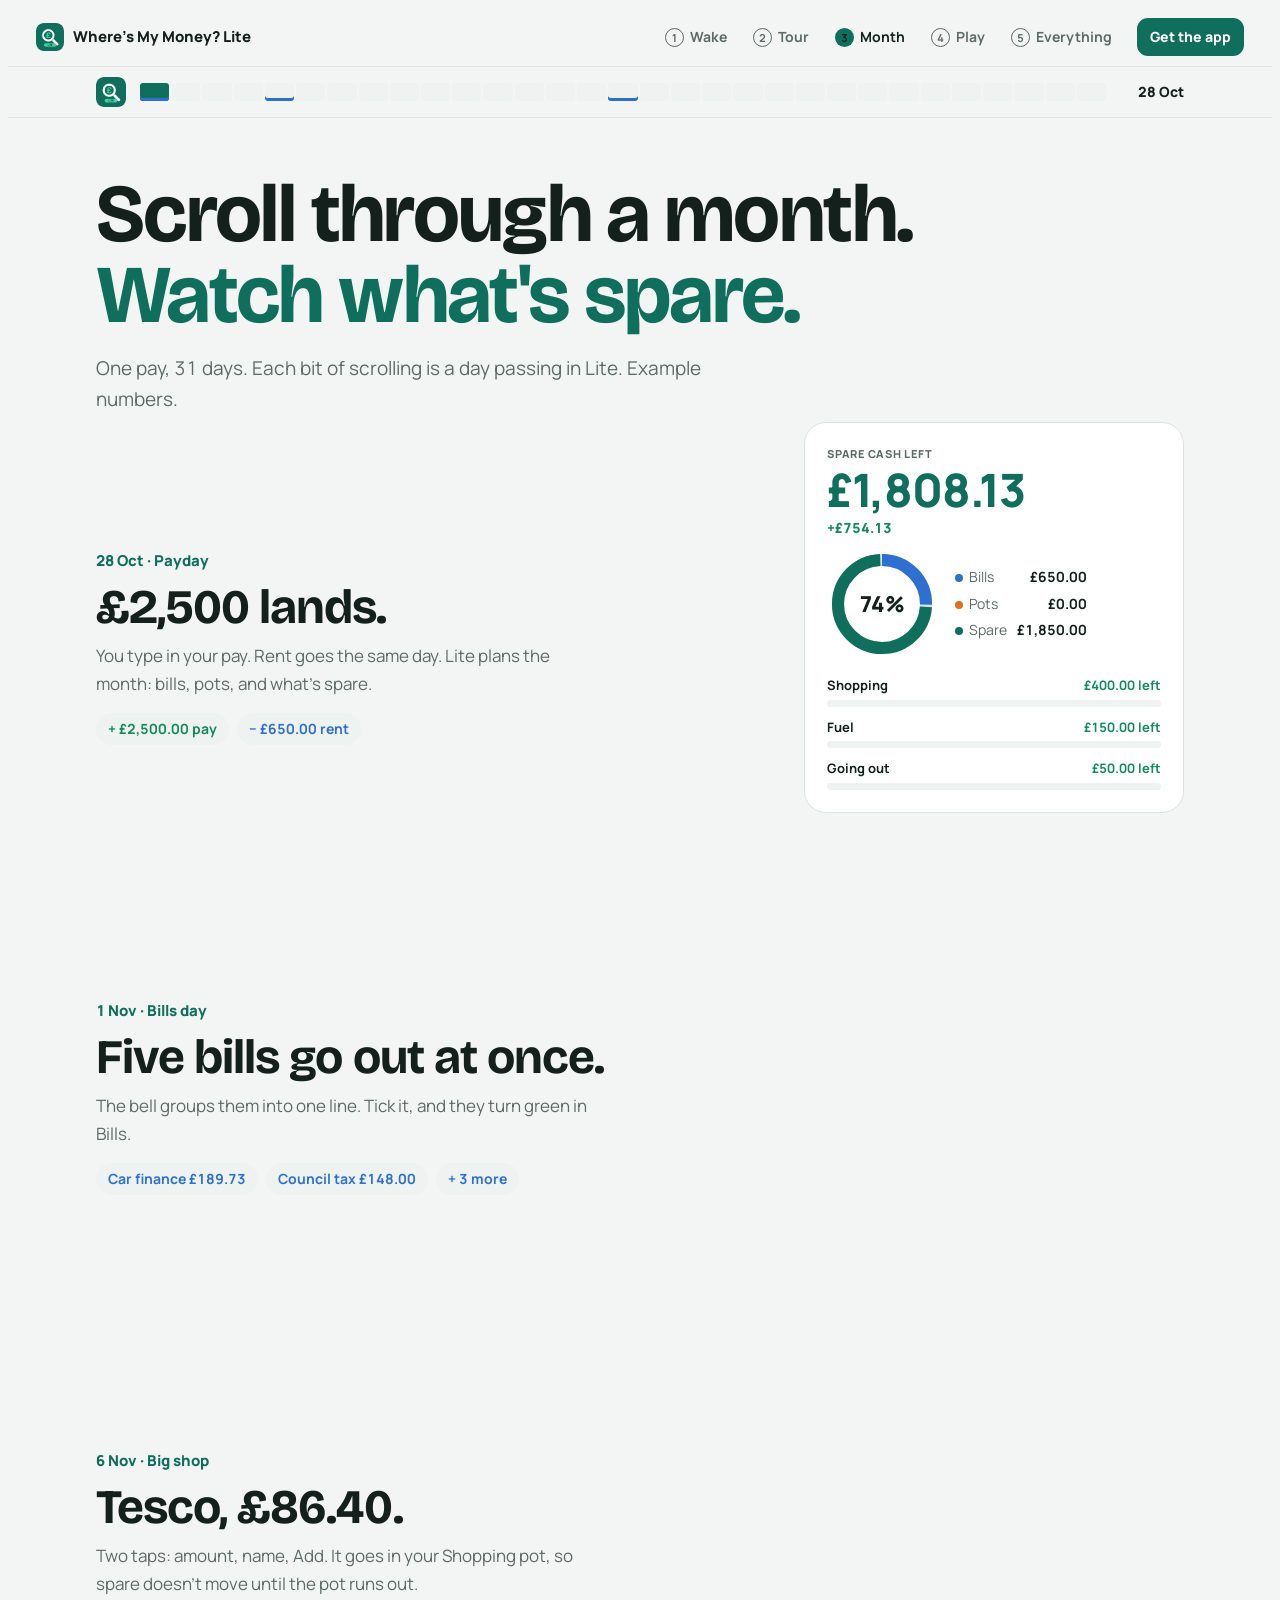
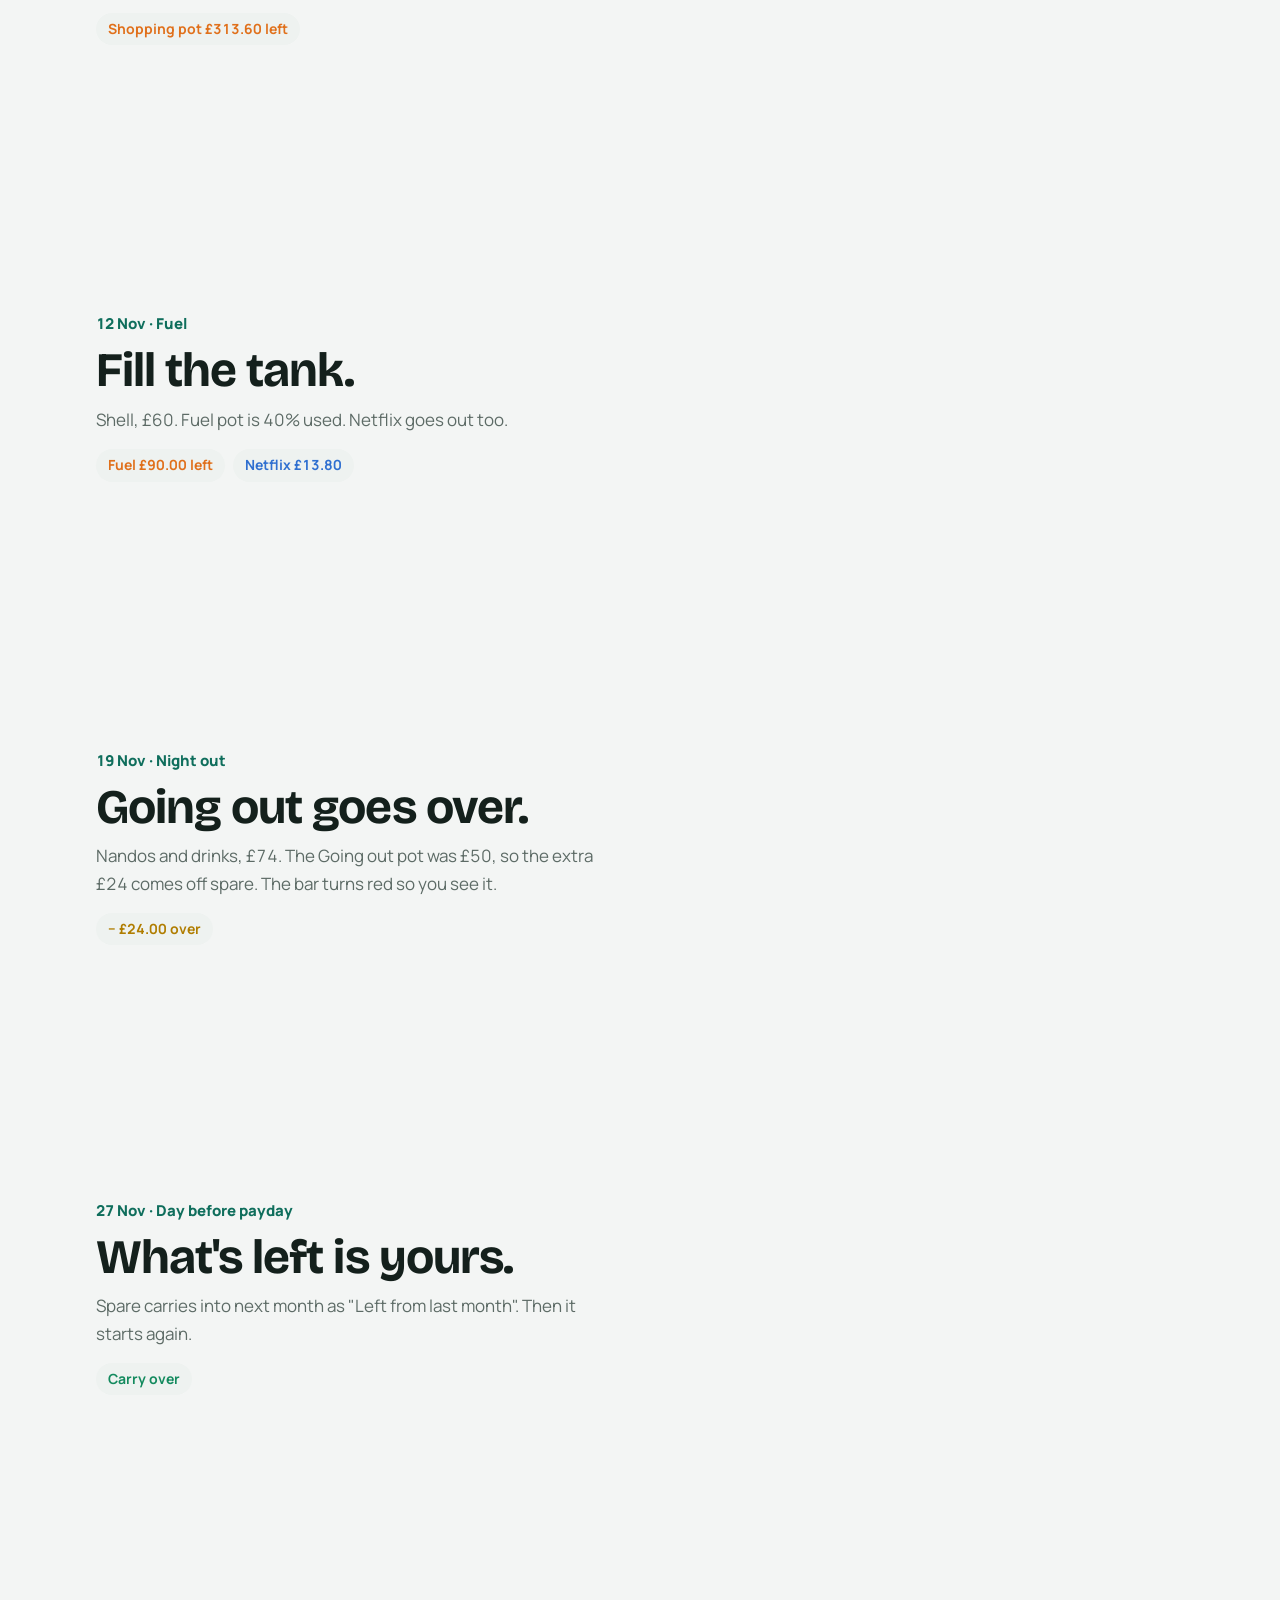
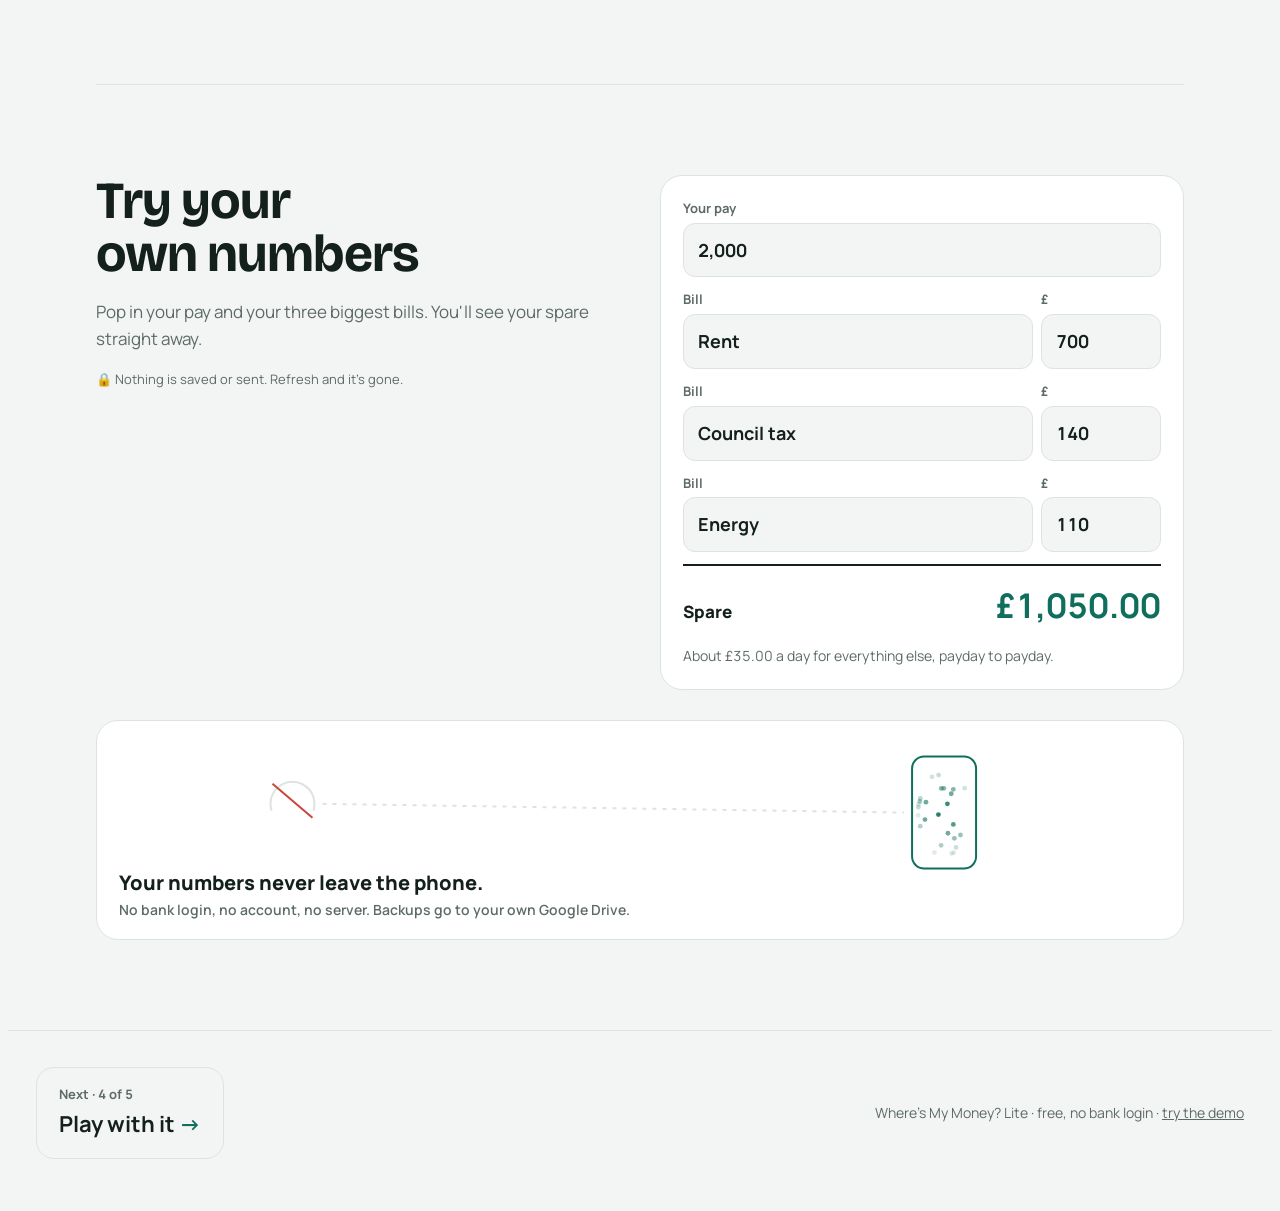
==== month.html @ 887f65d9 "Website v1: five chapters, hand holding the phone, scrolling tour with thumb print Co-Authored-By: C" ====
<!doctype html>
<html lang="en">
<head>
<meta charset="utf-8">
<meta name="viewport" content="width=device-width, initial-scale=1, viewport-fit=cover">
<title>A Month · Where's My Money? Lite</title>
<meta name="description" content="Where's My Money? Lite: see what's spare, payday to payday. No bank login, your money stays on your phone.">
<link rel="icon" href="lite-192.png">
<meta name="theme-color" content="#0f1513">
<link rel="preconnect" href="https://fonts.googleapis.com">
<link rel="preconnect" href="https://fonts.gstatic.com" crossorigin>
<link rel="stylesheet" href="https://fonts.googleapis.com/css2?family=Bricolage+Grotesque:opsz,wght@12..96,700;12..96,800&family=Manrope:wght@400;600;700;800&display=swap">
<style>
/* Layout: a scroll story. Left = the month's moments (one per screen); right = a sticky "spare" panel that changes as days pass.
   Ends with "Try your own numbers" (nothing saved) and a privacy x-ray. Dark first like the app. */
:root {
  --bg: #0f1513; --card: #171f1c; --text: #e9f0ed; --muted: #93a39d; --border: #26332f; --row: #1d2724;
  --accent: #3fd0a4; --on-accent: #06221b; --good: #3fd0a4; --bad: #f07a6a;
  --bill: #7fb0ff; --spend: #f2b632; --pot: #f59a4a; --ring-bg: #26332f;
  --display: "Bricolage Grotesque", "Manrope", system-ui, sans-serif;
  --body: "Manrope", system-ui, -apple-system, "Segoe UI", sans-serif;
  --ease: cubic-bezier(.2,.8,.2,1);
  color-scheme: dark;
}
@media (prefers-color-scheme: light) { :root:not([data-theme="dark"]) {
  --bg: #f3f5f4; --card: #ffffff; --text: #14201c; --muted: #5d6b66; --border: #dde3e0; --row: #eef2f0;
  --accent: #0f6e5c; --on-accent: #ffffff; --good: #138a5e; --bad: #c8463a;
  --bill: #2f6fd0; --spend: #b07d00; --pot: #e0701b; --ring-bg: #dde3e0; color-scheme: light } }
:root[data-theme="light"] {
  --bg: #f3f5f4; --card: #ffffff; --text: #14201c; --muted: #5d6b66; --border: #dde3e0; --row: #eef2f0;
  --accent: #0f6e5c; --on-accent: #ffffff; --good: #138a5e; --bad: #c8463a;
  --bill: #2f6fd0; --spend: #b07d00; --pot: #e0701b; --ring-bg: #dde3e0; color-scheme: light }
* { box-sizing: border-box; }
html { overflow-x: clip; }
body { background: var(--bg); color: var(--text); font: 17px/1.6 var(--body); font-variant-numeric: tabular-nums; }
.wrap { max-width: 1120px; margin: 0 auto; padding-left: max(16px, env(safe-area-inset-left, 0px)); padding-right: max(16px, env(safe-area-inset-right, 0px)); }
h1, h2 { font-family: var(--display); letter-spacing: -.02em; text-wrap: balance; margin: 0; }
button, input { font: inherit; color: inherit; }
:focus-visible { outline: 3px solid var(--accent); outline-offset: 2px; }

/* top progress: the month as a strip of days */
body::before { content: ""; position: fixed; inset: 0 0 auto; height: env(safe-area-inset-top, 0px); z-index: 30; background: var(--bg); }
.strip { position: sticky; top: env(safe-area-inset-top, 0px); z-index: 20; background: color-mix(in srgb, var(--bg) 90%, transparent); backdrop-filter: blur(10px); border-bottom: 1px solid var(--border); }
.strip .wrap { display: flex; align-items: center; gap: 14px; padding-block: 10px; }
.strip img { width: 30px; height: 30px; border-radius: 8px; }
.days { flex: 1; display: grid; grid-template-columns: repeat(31, minmax(0, 1fr)); gap: 2px; }
.days i { height: 18px; border-radius: 3px; background: var(--row); transition: background .25s; }
.days i.past { background: color-mix(in srgb, var(--accent) 45%, var(--row)); }
.days i.now { background: var(--accent); }
.days i.bill { box-shadow: inset 0 -3px 0 var(--bill); }
.stripday { font-weight: 800; font-size: 14px; min-width: 64px; text-align: right; }

.intro { padding-block: 56px 8px; }
.intro h1 { font-size: clamp(42px, 6.5vw, 82px); line-height: .98; }
.intro h1 span { color: var(--accent); display: block; }
.intro p { color: var(--muted); max-width: 32em; font-size: 19px; margin: 18px 0 0; }

.story { display: grid; grid-template-columns: minmax(0, 1fr) 380px; gap: 56px; align-items: start; }
.beats { display: grid; padding-bottom: 18vh; }
.beat { min-height: 50vh; display: grid; align-content: center; gap: 10px; padding-block: 28px; opacity: .3; transition: opacity .5s; }
.beat.on { opacity: 1; }
.beat .when { font-weight: 800; color: var(--accent); font-size: 15px; }
.beat h2 { font-size: clamp(30px, 4vw, 48px); line-height: 1.04; }
.beat p { color: var(--muted); margin: 0; max-width: 30em; }
.beat .chiprow { display: flex; gap: 8px; flex-wrap: wrap; margin-top: 6px; }
.beat .chip { background: var(--row); border-radius: 99px; padding: 5px 12px; font-size: 14px; font-weight: 700; }
.chip.b { color: var(--bill); } .chip.s { color: var(--spend); } .chip.p { color: var(--pot); } .chip.g { color: var(--good); }

.side { position: sticky; top: calc(env(safe-area-inset-top, 0px) + 84px); }
.panel { background: var(--card); border: 1px solid var(--border); border-radius: 22px; padding: 22px; }
.lbl { font-size: 11px; font-weight: 800; letter-spacing: .07em; text-transform: uppercase; color: var(--muted); }
.big { font: 800 46px/1.05 var(--body); color: var(--accent); letter-spacing: -.02em; margin: 4px 0 2px; transition: color .3s; }
.big.low { color: var(--bad); }
.delta { height: 22px; font-weight: 800; font-size: 14px; }
.delta span { display: inline-block; animation: dIn .9s var(--ease); }
@keyframes dIn { from { opacity: 0; transform: translateY(8px); } }
.ringrow { display: flex; gap: 18px; align-items: center; margin-top: 10px; }
.ring { width: 110px; height: 110px; flex: none; }
.ring circle { fill: none; stroke-width: 11; transition: stroke-dasharray .7s var(--ease), stroke-dashoffset .7s var(--ease); }
.ring .bg { stroke: var(--ring-bg); } .ring .sb { stroke: var(--bill); } .ring .sp { stroke: var(--pot); } .ring .ss { stroke: var(--spend); } .ring .sf { stroke: var(--accent); }
.ring text { fill: var(--text); font: 800 20px var(--body); }
.legend { display: grid; gap: 4px; font-size: 14px; color: var(--muted); }
.legend div { display: flex; justify-content: space-between; gap: 10px; }
.legend b { color: var(--text); }
.dot { display: inline-block; width: 8px; height: 8px; border-radius: 50%; margin-right: 6px; }
.pots { margin-top: 16px; display: grid; gap: 10px; }
.pot { font-size: 13px; }
.pot div:first-child { display: flex; justify-content: space-between; font-weight: 700; }
.pbar { height: 7px; background: var(--row); border-radius: 99px; overflow: hidden; margin-top: 4px; }
.pbar i { display: block; height: 100%; width: 0; background: var(--pot); border-radius: 99px; transition: width .7s var(--ease), background .3s; }
.pbar i.over { background: var(--bad); }

/* try your own numbers */
section.band { padding-block: 90px; border-top: 1px solid var(--border); }
.try { display: grid; grid-template-columns: minmax(0, 1fr) minmax(0, 1fr); gap: 40px; align-items: start; }
.try h2 { font-size: clamp(32px, 4.4vw, 52px); line-height: 1.02; }
.try p { color: var(--muted); }
.form { background: var(--card); border: 1px solid var(--border); border-radius: 22px; padding: 22px; display: grid; gap: 12px; }
.form label { min-width: 0; display: grid; gap: 4px; font-size: 13px; font-weight: 700; color: var(--muted); }
.form input { width: 100%; min-width: 0; background: var(--bg); border: 1px solid var(--border); border-radius: 12px; padding: 12px 14px; font-size: 18px; font-weight: 700; color: var(--text); }
.form .two { display: grid; grid-template-columns: minmax(0, 1fr) 120px; gap: 8px; }
.result { border-top: 2px solid var(--text); padding-top: 12px; display: flex; justify-content: space-between; align-items: baseline; font-weight: 800; }
.result b { font-size: 34px; color: var(--accent); }
.result b.low { color: var(--bad); }
.perday { color: var(--muted); font-size: 14px; }
.nosave { font-size: 13px; color: var(--muted); display: flex; gap: 8px; align-items: center; }

/* privacy x-ray */
.xray { position: relative; height: 220px; background: var(--card); border: 1px solid var(--border); border-radius: 22px; overflow: hidden; margin-top: 30px; }
.xray canvas { position: absolute; inset: 0; width: 100%; height: 100%; }
.xray .cap { position: absolute; left: 22px; bottom: 18px; right: 22px; font-weight: 800; font-size: 20px; }
.xray .cap small { display: block; font-weight: 600; font-size: 14px; color: var(--muted); }

footer { padding-block: 40px 60px; color: var(--muted); font-size: 14px; border-top: 1px solid var(--border); }

@media (max-width: 900px) {
  .story { grid-template-columns: 1fr; gap: 0; }
  .side { order: -1; top: calc(env(safe-area-inset-top, 0px) + 52px); z-index: 10; }
  .panel { padding: 14px 16px; border-radius: 16px; }
  .big { font-size: 32px; }
  .ring { width: 72px; height: 72px; }
  .pots, .legend { display: none; }
  .beat { min-height: 0; padding-block: 44px; }
  .beats { padding-bottom: 30vh; }
  .try { grid-template-columns: 1fr; }
  .stripday { min-width: 52px; }
}
@media (prefers-reduced-motion: reduce) { *, *::before, *::after { animation-duration: .01ms !important; transition-duration: .01ms !important; } }
</style>
<link rel="stylesheet" href="site.css">
</head>
<body data-page="month">
<div class="strip"><div class="wrap">
  <img src="lite-192.png" alt="">
  <div class="days" id="days" aria-hidden="true"></div>
  <div class="stripday" id="stripday">28 Oct</div>
</div></div>

<main class="wrap">
  <div class="intro">
    <h1>Scroll through a month. <span>Watch what's spare.</span></h1>
    <p>One pay, 31 days. Each bit of scrolling is a day passing in Lite. Example numbers.</p>
  </div>

  <div class="story">
    <div class="beats" id="beats">
      <div class="beat" data-day="0"><div class="when">28 Oct · Payday</div><h2>£2,500 lands.</h2><p>You type in your pay. Rent goes the same day. Lite plans the month: bills, pots, and what's spare.</p>
        <div class="chiprow"><span class="chip g">+ £2,500.00 pay</span><span class="chip b">− £650.00 rent</span></div></div>
      <div class="beat" data-day="4"><div class="when">1 Nov · Bills day</div><h2>Five bills go out at once.</h2><p>The bell groups them into one line. Tick it, and they turn green in Bills.</p>
        <div class="chiprow"><span class="chip b">Car finance £189.73</span><span class="chip b">Council tax £148.00</span><span class="chip b">+ 3 more</span></div></div>
      <div class="beat" data-day="9"><div class="when">6 Nov · Big shop</div><h2>Tesco, £86.40.</h2><p>Two taps: amount, name, Add. It goes in your Shopping pot, so spare doesn't move until the pot runs out.</p>
        <div class="chiprow"><span class="chip p">Shopping pot £313.60 left</span></div></div>
      <div class="beat" data-day="15"><div class="when">12 Nov · Fuel</div><h2>Fill the tank.</h2><p>Shell, £60. Fuel pot is 40% used. Netflix goes out too.</p>
        <div class="chiprow"><span class="chip p">Fuel £90.00 left</span><span class="chip b">Netflix £13.80</span></div></div>
      <div class="beat" data-day="22"><div class="when">19 Nov · Night out</div><h2>Going out goes over.</h2><p>Nandos and drinks, £74. The Going out pot was £50, so the extra £24 comes off spare. The bar turns red so you see it.</p>
        <div class="chiprow"><span class="chip s">− £24.00 over</span></div></div>
      <div class="beat" data-day="30"><div class="when">27 Nov · Day before payday</div><h2>What's left is yours.</h2><p>Spare carries into next month as "Left from last month". Then it starts again.</p>
        <div class="chiprow"><span class="chip g">Carry over</span></div></div>
    </div>

    <aside class="side">
      <div class="panel">
        <div class="lbl" id="sidelbl">Spare cash left</div>
        <div class="big" id="big">£0.00</div>
        <div class="delta" id="delta"></div>
        <div class="ringrow">
          <svg class="ring" viewBox="0 0 100 100" aria-hidden="true">
            <circle cx="50" cy="50" r="40" class="bg"/>
            <circle cx="50" cy="50" r="40" class="sb" transform="rotate(-90 50 50)"/>
            <circle cx="50" cy="50" r="40" class="sp" transform="rotate(-90 50 50)"/>
            <circle cx="50" cy="50" r="40" class="ss" transform="rotate(-90 50 50)"/>
            <circle cx="50" cy="50" r="40" class="sf" transform="rotate(-90 50 50)"/>
            <text x="50" y="57" text-anchor="middle" id="pc">0%</text>
          </svg>
          <div class="legend" id="legend"></div>
        </div>
        <div class="pots" id="pots"></div>
      </div>
    </aside>
  </div>

  <section class="band">
    <div class="try">
      <div>
        <h2>Try your own numbers</h2>
        <p>Pop in your pay and your three biggest bills. You'll see your spare straight away.</p>
        <p class="nosave">🔒 Nothing is saved or sent. Refresh and it's gone.</p>
      </div>
      <form class="form" id="tryform" autocomplete="off">
        <label for="tpay">Your pay<input id="tpay" inputmode="decimal" value="2,000"></label>
        <div class="two"><label for="tb1n">Bill<input id="tb1n" value="Rent"></label><label for="tb1">£<input id="tb1" inputmode="decimal" value="700"></label></div>
        <div class="two"><label for="tb2n">Bill<input id="tb2n" value="Council tax"></label><label for="tb2">£<input id="tb2" inputmode="decimal" value="140"></label></div>
        <div class="two"><label for="tb3n">Bill<input id="tb3n" value="Energy"></label><label for="tb3">£<input id="tb3" inputmode="decimal" value="110"></label></div>
        <div class="result"><span>Spare</span><b id="tres">£0.00</b></div>
        <div class="perday" id="tday"></div>
      </form>
    </div>
    <div class="xray" id="xray"><canvas id="xc"></canvas>
      <div class="cap">Your numbers never leave the phone.<small>No bank login, no account, no server. Backups go to your own Google Drive.</small></div></div>
  </section>
</main>

<script src="site.js"></script>
<script>
(() => {
  const $ = id => document.getElementById(id);
  const reduce = matchMedia('(prefers-reduced-motion: reduce)').matches;
  const fmt = n => (n < 0 ? '−£' : '£') + Math.abs(n).toLocaleString('en-GB', { minimumFractionDigits: 2, maximumFractionDigits: 2 });
  const num = v => { const n = parseFloat(String(v).replace(/[£,\s]/g, '')); return isFinite(n) ? n : 0; };

  // the example month: events on day index (0 = 28 Oct)
  const PAY = 2500;
  const EV = [
    { d: 0, k: 'bill', a: 650 }, { d: 4, k: 'bill', a: 519.93 }, { d: 9, k: 'pot', p: 'Shopping', a: 86.40 },
    { d: 15, k: 'pot', p: 'Fuel', a: 60 }, { d: 15, k: 'bill', a: 13.80 }, { d: 22, k: 'pot', p: 'Going out', a: 74 },
  ];
  const POTS = [{ n: 'Shopping', a: 400 }, { n: 'Fuel', a: 150 }, { n: 'Going out', a: 50 }];
  const start = new Date(2026, 9, 28);
  const dayName = i => { const d = new Date(start); d.setDate(d.getDate() + i); return d.toLocaleDateString('en-GB', { day: 'numeric', month: 'short' }); };
  const billDays = [0, 4, 15];
  $('days').innerHTML = Array.from({ length: 31 }, (_, i) => `<i class="${billDays.includes(i) ? 'bill' : ''}"></i>`).join('');

  function state(day) {
    let bills = 0; const spent = {};
    EV.filter(e => e.d <= day).forEach(e => { if (e.k === 'bill') bills += e.a; else spent[e.p] = (spent[e.p] || 0) + e.a; });
    const potSpent = Object.values(spent).reduce((s, v) => s + v, 0);
    // spare = pay - bills - every spend (Actual spare, v0.17 rule)
    const spare = PAY - bills - potSpent;
    return { bills, spent, potSpent, spare };
  }
  const shown = { v: 0 };
  function roll(to) {
    const from = shown.v; shown.v = to; const el = $('big');
    if (reduce) { el.textContent = fmt(to); return; }
    const t0 = performance.now();
    const step = now => { const k = Math.min((now - t0) / 600, 1), e = 1 - Math.pow(1 - k, 3); el.textContent = fmt(from + (to - from) * e); if (k < 1) requestAnimationFrame(step); };
    requestAnimationFrame(step);
  }
  const C = 2 * Math.PI * 40;
  let lastDay = -1, lastSpare = null;
  function render(day) {
    if (day === lastDay) return; lastDay = day;
    const s = state(day), f = x => Math.max(x, 0) / PAY;
    roll(s.spare);
    if (lastSpare !== null && Math.abs(lastSpare - s.spare) > .005) {
      const dlt = s.spare - lastSpare;
      $('delta').innerHTML = `<span style="color:${dlt < 0 ? 'var(--bad)' : 'var(--good)'}">${dlt < 0 ? '−' : '+'}${fmt(Math.abs(dlt)).replace('−', '')}</span>`;
    }
    lastSpare = s.spare;
    let st = 0;
    [['sb', f(s.bills)], ['sp', f(s.potSpent)], ['ss', 0], ['sf', f(s.spare)]].forEach(([c, p]) => {
      const el = document.querySelector('.ring .' + c), len = p * C;
      el.setAttribute('stroke-dasharray', (len > 3 ? len - 2 : len) + ' ' + C); el.setAttribute('stroke-dashoffset', -st * C); st += p; });
    $('pc').textContent = Math.round(100 * f(s.spare)) + '%';
    $('legend').innerHTML = `<div><span><i class="dot" style="background:var(--bill)"></i>Bills</span><b>${fmt(s.bills)}</b></div>
      <div><span><i class="dot" style="background:var(--pot)"></i>Pots</span><b>${fmt(s.potSpent)}</b></div>
      <div><span><i class="dot" style="background:var(--accent)"></i>Spare</span><b>${fmt(s.spare)}</b></div>`;
    $('pots').innerHTML = POTS.map(p => { const sp = s.spent[p.n] || 0, over = sp > p.a;
      return `<div class="pot"><div><span>${p.n}</span><span style="color:${over ? 'var(--bad)' : 'var(--good)'}">${over ? fmt(sp - p.a) + ' over' : fmt(p.a - sp) + ' left'}</span></div><div class="pbar"><i class="${over ? 'over' : ''}" style="width:${Math.min(100, 100 * sp / p.a)}%"></i></div></div>`; }).join('');
    $('days').querySelectorAll('i').forEach((el, i) => { el.classList.toggle('past', i < day); el.classList.toggle('now', i === day); });
    $('stripday').textContent = dayName(day);
    $('sidelbl').textContent = day === 30 ? 'Spare to carry over' : 'Spare cash left';
  }

  // scroll → day: whichever beat is nearest the middle of the screen, interpolated between beats
  const beats = [...document.querySelectorAll('.beat')];
  function onScroll() {
    const mid = innerHeight * .5; let best = null;
    beats.forEach(b => { const r = b.getBoundingClientRect(); const c = r.top + r.height / 2; b._c = c; });
    for (let k = 0; k < beats.length; k++) {
      const b = beats[k], n = beats[k + 1];
      if (!n || n._c > mid) {
        const d0 = +b.dataset.day;
        if (b._c > mid || !n) { best = b._c > mid && k === 0 ? 0 : d0; }
        else { const t = (mid - b._c) / (n._c - b._c); best = Math.round(d0 + t * (+n.dataset.day - d0)); }
        break;
      }
    }
    beats.forEach(b => b.classList.toggle('on', Math.abs(b._c - mid) < innerHeight * .35));
    render(Math.max(0, Math.min(30, best ?? 0)));
  }
  addEventListener('scroll', onScroll, { passive: true }); addEventListener('resize', onScroll);
  render(0); lastSpare = state(0).spare; onScroll();

  // try your own numbers
  const tryCalc = () => { const p = num($('tpay').value), b = num($('tb1').value) + num($('tb2').value) + num($('tb3').value), s = p - b;
    $('tres').textContent = fmt(s); $('tres').classList.toggle('low', s < 0);
    $('tday').textContent = s > 0 ? `About ${fmt(s / 30)} a day for everything else, payday to payday.` : 'Your bills are more than your pay.'; };
  $('tryform').addEventListener('input', tryCalc); $('tryform').onsubmit = e => e.preventDefault(); tryCalc();

  // privacy x-ray: dots try to leave the phone and bounce back at its edge
  const cv = $('xc'), ctx = cv.getContext('2d'); let W, H, dots = [];
  const css = n => getComputedStyle(document.documentElement).getPropertyValue(n).trim();
  function size() { const r = cv.getBoundingClientRect(), dpr = devicePixelRatio || 1; W = r.width; H = r.height; cv.width = W * dpr; cv.height = H * dpr; ctx.setTransform(dpr, 0, 0, dpr, 0, 0); }
  size(); addEventListener('resize', size);
  for (let k = 0; k < 26; k++) dots.push({ x: 0, y: 0, a: Math.random() * Math.PI * 2, r: Math.random() * 40, v: .4 + Math.random() * .8 });
  function frame() {
    ctx.clearRect(0, 0, W, H);
    const px = W * .78, py = H * .42, pw = 64, ph = 112;
    const acc = css('--accent'), mut = css('--border'), bad = css('--bad');
    // the phone
    ctx.strokeStyle = acc; ctx.lineWidth = 2; ctx.beginPath(); ctx.roundRect(px - pw / 2, py - ph / 2, pw, ph, 12); ctx.stroke();
    // the cloud far left (other servers): crossed out
    ctx.strokeStyle = mut; ctx.lineWidth = 2; ctx.beginPath(); ctx.arc(W * .18, H * .38, 22, Math.PI * .9, Math.PI * 2.1); ctx.stroke();
    ctx.strokeStyle = bad; ctx.beginPath(); ctx.moveTo(W * .18 - 20, H * .38 - 20); ctx.lineTo(W * .18 + 20, H * .38 + 14); ctx.stroke();
    // dots: move outward, bounce off the phone's edge
    ctx.fillStyle = acc;
    dots.forEach(d => { d.r += d.v; if (d.r > 44) { d.r = 6; d.a = Math.random() * Math.PI * 2; }
      const x = px + Math.cos(d.a) * Math.min(d.r, pw / 2 - 6), y = py + Math.sin(d.a) * Math.min(d.r, ph / 2 - 8);
      ctx.globalAlpha = Math.max(0, 1 - d.r / 50); ctx.beginPath(); ctx.arc(x, y, 2.4, 0, Math.PI * 2); ctx.fill(); });
    ctx.globalAlpha = 1;
    // dotted line toward the cloud that stops at the phone edge
    ctx.setLineDash([4, 6]); ctx.strokeStyle = mut; ctx.beginPath(); ctx.moveTo(W * .18 + 30, H * .38); ctx.lineTo(px - pw / 2 - 8, py); ctx.stroke(); ctx.setLineDash([]);
    if (!reduce) requestAnimationFrame(frame);
  }
  frame();
})();
</script>
</body>
</html>
---- site.css ----
/* Shared bits for every page: the chapter nav, the "next chapter" band, the hand that holds the phone and the thumb print.
   Colours come from each page's own tokens (--bg, --text, --border, --accent or --mint). */

/* ---------- chapter nav (top of every page, scrolls away) ---------- */
.sitenav { position: relative; z-index: 50; border-bottom: 1px solid var(--border); background: var(--bg); font-family: "Manrope", system-ui, sans-serif; }
.sitenav .in { max-width: 1240px; margin: 0 auto; display: flex; align-items: center; gap: 14px;
  padding: 10px max(16px, env(safe-area-inset-right, 0px)) 10px max(16px, env(safe-area-inset-left, 0px)); }
.sitenav .home { display: flex; align-items: center; gap: 9px; color: var(--text); text-decoration: none; font-weight: 800; font-size: 15px; white-space: nowrap; }
.sitenav .home img { width: 28px; height: 28px; border-radius: 8px; }
.sitenav .chs { display: flex; gap: 4px; margin-left: auto; overflow-x: auto; scrollbar-width: none; min-width: 0; }
.sitenav .chs::-webkit-scrollbar { display: none; }
.sitenav .chs a { flex: none; display: flex; align-items: center; gap: 6px; padding: 7px 11px; border-radius: 10px; color: var(--muted, #93a39d); text-decoration: none; font-weight: 700; font-size: 14px; transition: background .2s, color .2s; }
.sitenav .chs a i { font-style: normal; font-size: 11px; width: 19px; height: 19px; border-radius: 50%; display: grid; place-items: center; border: 1.5px solid currentColor; }
.sitenav .chs a:hover { color: var(--text); background: color-mix(in srgb, var(--text) 7%, transparent); }
.sitenav .chs a[aria-current="page"] { color: var(--text); }
.sitenav .chs a[aria-current="page"] i { background: var(--accent, var(--mint)); border-color: transparent; color: #06221b; }
.sitenav .get { flex: none; border-radius: 11px; padding: 8px 13px; font-weight: 800; font-size: 14px; text-decoration: none; background: var(--accent, var(--mint)); color: var(--on-accent, #06221b); }
@media (max-width: 760px) {
  .sitenav .in { flex-wrap: wrap; gap: 8px 10px; }
  .sitenav .chs { order: 3; width: 100%; margin-left: 0; }
  .sitenav .get { margin-left: auto; }
  .sitenav .chs a { padding: 6px 9px; font-size: 13px; }
}

/* ---------- next chapter band (bottom of every page) ---------- */
.nextch { border-top: 1px solid var(--border); background: var(--bg); font-family: "Manrope", system-ui, sans-serif; }
.nextch .in { max-width: 1240px; margin: 0 auto; display: flex; flex-wrap: wrap; gap: 14px 24px; align-items: center; justify-content: space-between;
  padding: 36px max(16px, env(safe-area-inset-right, 0px)) 44px max(16px, env(safe-area-inset-left, 0px)); }
.nextch a.go { display: grid; gap: 2px; text-decoration: none; color: var(--text); padding: 16px 22px; border-radius: 18px; border: 1.5px solid var(--border); transition: border-color .2s, transform .2s; }
.nextch a.go:hover { border-color: var(--accent, var(--mint)); transform: translateX(4px); }
.nextch a.go small { color: var(--muted, #93a39d); font-weight: 700; font-size: 13px; }
.nextch a.go b { font-size: 22px; }
.nextch a.go b span { color: var(--accent, var(--mint)); }
.nextch .small { color: var(--muted, #93a39d); font-size: 14px; }
.nextch .small a { color: inherit; }

/* ---------- the hand holding the phone ---------- */
/* .inhand wraps .phone. The hand is two SVG layers: .hand-back sits behind the phone (palm, fingers), .hand-front on top (thumb, fingertips).
   Both cover the same box: from 30% left of the phone to 40% right, from 37.5% down to 37.5% below it (viewBox -120 300 680 800, phone = 0..400 x 0..800). */
.inhand { position: relative; display: grid; grid-template-columns: minmax(0, 1fr); justify-items: center; isolation: isolate; max-width: 100%; }
.inhand > .phone { min-width: 0; }
.inhand > .phone { z-index: 1; }
.inhand .hand-back, .inhand .hand-front { position: absolute; left: -30%; width: 170%; top: 37.5%; height: 100%; pointer-events: none; overflow: visible; }
.inhand .hand-back { z-index: 0; -webkit-mask-image: linear-gradient(#000 62%, transparent 92%); mask-image: linear-gradient(#000 62%, transparent 92%); }
.inhand .hand-front { z-index: 2; -webkit-mask-image: linear-gradient(#000 62%, transparent 92%); mask-image: linear-gradient(#000 62%, transparent 92%); }
.inhand .hand-front .hthumb { transform-box: view-box; transform-origin: 520px 880px; transition: transform .35s cubic-bezier(.2,.8,.2,1); }
.inhand.press .hand-front .hthumb { transform: rotate(-4deg) translate(-6px, 2px); }
/* the gentle hover: the whole hand + phone floats */
.inhand.float { animation: handfloat 6.5s ease-in-out infinite; }
@keyframes handfloat {
  0%, 100% { transform: translateY(0) rotate(-1.2deg); }
  50% { transform: translateY(-12px) rotate(.6deg); }
}
.inhand .handshadow { position: absolute; z-index: -1; left: 10%; right: 0; bottom: -46%; height: 60px; border-radius: 50%; background: radial-gradient(closest-side, rgba(0,0,0,.35), transparent); filter: blur(6px); pointer-events: none; }
/* the wrapper needs the phone's width: the phone keeps its own width rule */
.inhand > .phone { max-width: 100%; }

/* ---------- thumb print on the glass ---------- */
.tprint { position: absolute; z-index: 30; width: 60px; height: 78px; margin: -39px 0 0 -30px; border-radius: 50%; pointer-events: none; opacity: 0;
  background:
    repeating-radial-gradient(ellipse 60% 70% at 50% 62%, rgba(255,255,255,.28) 0 1.4px, transparent 1.6px 4.6px),
    radial-gradient(ellipse at 50% 55%, rgba(255,255,255,.16), rgba(255,255,255,0) 70%);
  -webkit-mask-image: radial-gradient(ellipse 50% 50% at 50% 50%, #000 55%, transparent 100%);
  mask-image: radial-gradient(ellipse 50% 50% at 50% 50%, #000 55%, transparent 100%);
  box-shadow: 0 0 22px rgba(63,208,164,.25); }
:root[data-theme="light"] .tprint { filter: invert(1); }
@media (prefers-color-scheme: light) { :root:not([data-theme="dark"]) .tprint.inv { filter: invert(1); } }

@media (max-width: 520px) {
  .inhand.float { animation-duration: 7.5s; }
}
@media (prefers-reduced-motion: reduce) {
  .inhand.float { animation: none; }
  .inhand .hand-front .hthumb { transition: none; }
}

/* the hand can reach past the page edge: never make the page scroll sideways */
body { overflow-x: clip; }
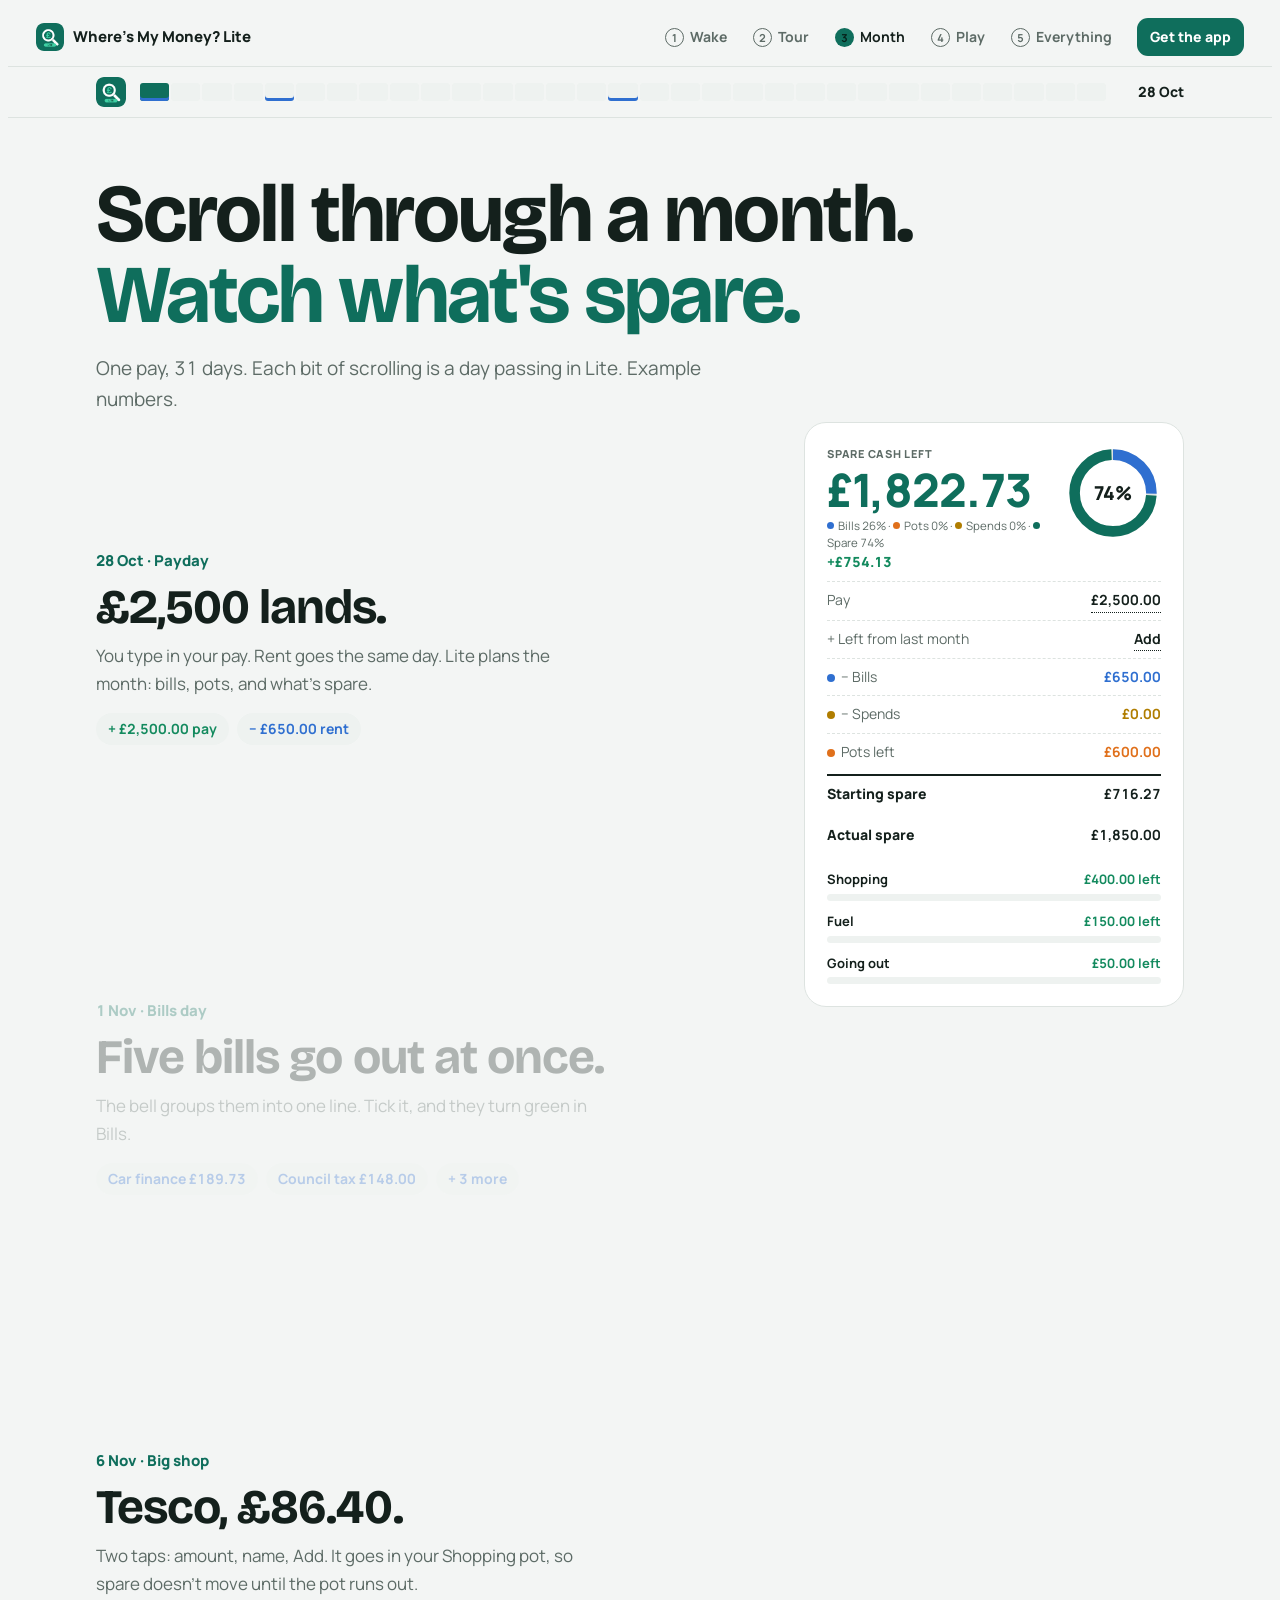
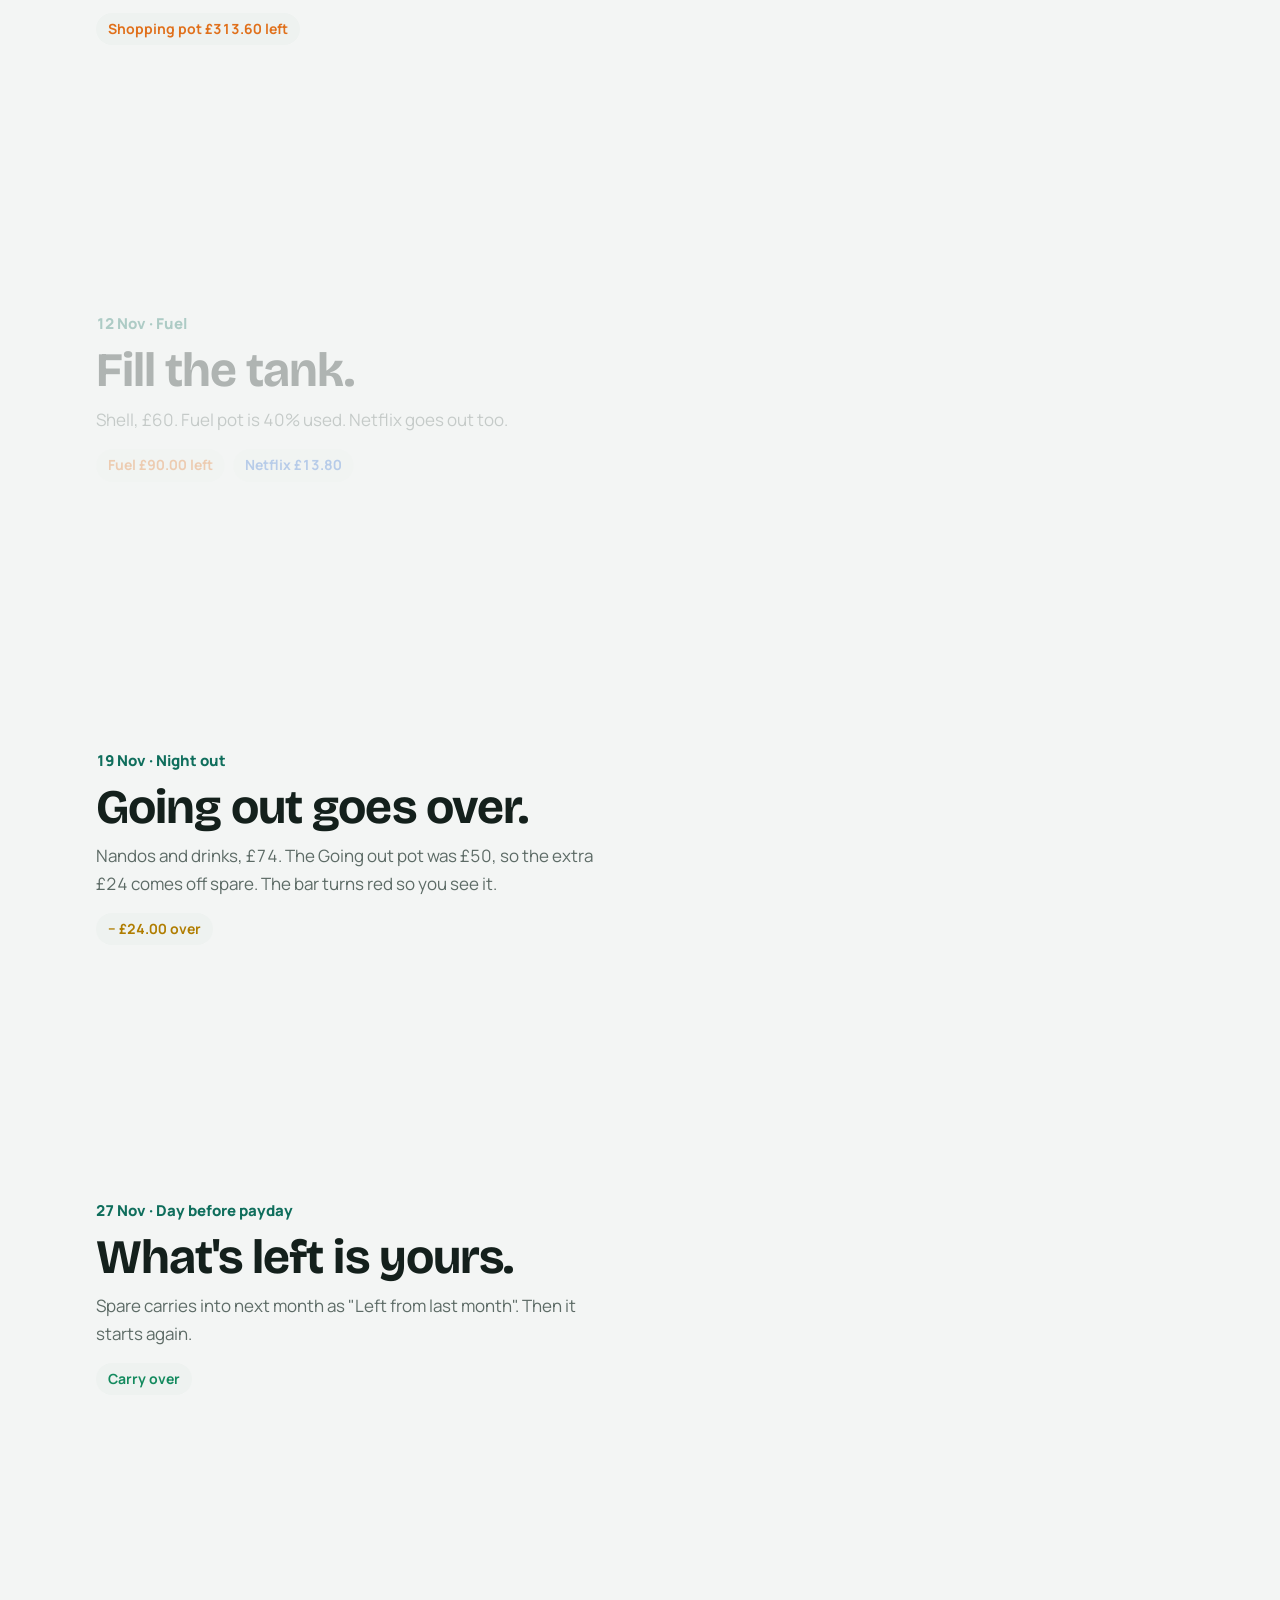
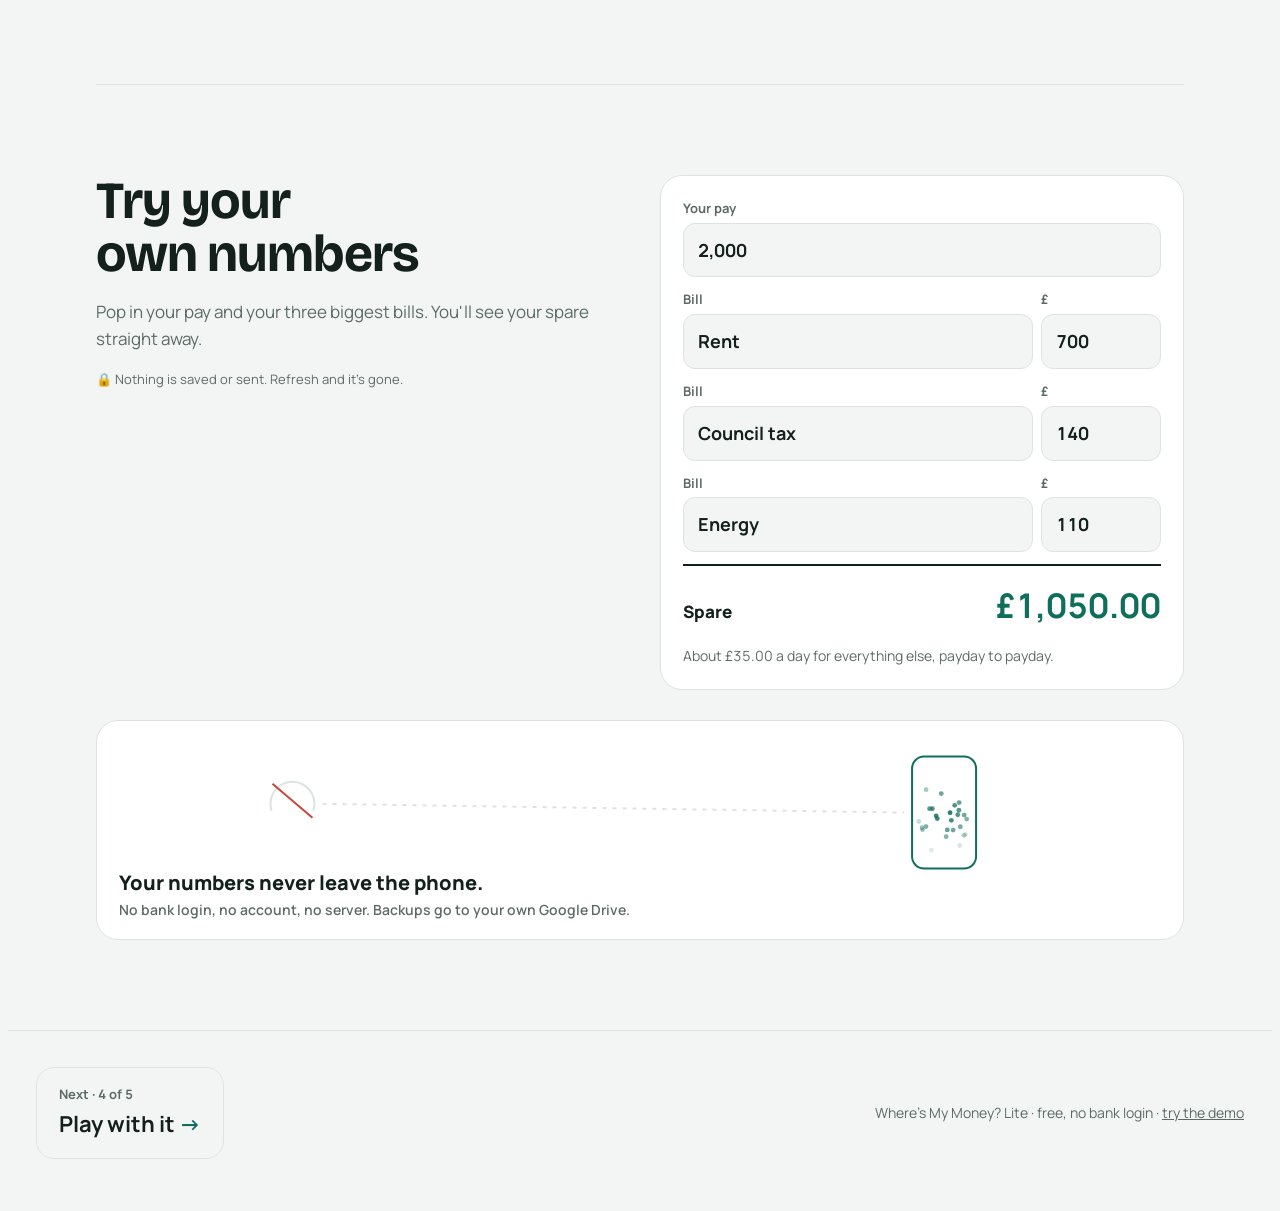
==== commit 6587688c: "Month: full spare card (rows + pots left) that changes as you scroll Co-Authored-By: Claude Opus 5.5" ====
--- a/month.html
+++ b/month.html
@@ -74,8 +74,19 @@
 .delta { height: 22px; font-weight: 800; font-size: 14px; }
 .delta span { display: inline-block; animation: dIn .9s var(--ease); }
 @keyframes dIn { from { opacity: 0; transform: translateY(8px); } }
-.ringrow { display: flex; gap: 18px; align-items: center; margin-top: 10px; }
-.ring { width: 110px; height: 110px; flex: none; }
+.ringrow { display: flex; gap: 12px; align-items: flex-start; justify-content: space-between; }
+.toph { min-width: 0; }
+.key { font-size: 11.5px; color: var(--muted); line-height: 1.5; }
+.key i { display: inline-block; width: 7px; height: 7px; border-radius: 50%; margin: 0 4px 0 0; vertical-align: 1px; }
+.rows { margin-top: 8px; font-size: 14px; }
+.rows .r { display: flex; justify-content: space-between; gap: 10px; padding: 7px 0; border-top: 1px dashed var(--border); color: var(--muted); }
+.rows .r b { color: var(--text); transition: color .3s; }
+.rows .r .u { color: var(--text); font-weight: 700; border-bottom: 1.5px dotted currentColor; }
+.rows .r.tot { border-top: 2px solid var(--text); margin-top: 4px; color: var(--text); font-weight: 800; }
+.rows .r.tot + .r.tot { border-top: 0; }
+.rows .r.flash b { animation: rflash 1s var(--ease); }
+@keyframes rflash { 30% { background: color-mix(in srgb, var(--accent) 25%, transparent); border-radius: 6px; } }
+.ring { width: 96px; height: 96px; flex: none; }
 .ring circle { fill: none; stroke-width: 11; transition: stroke-dasharray .7s var(--ease), stroke-dashoffset .7s var(--ease); }
 .ring .bg { stroke: var(--ring-bg); } .ring .sb { stroke: var(--bill); } .ring .sp { stroke: var(--pot); } .ring .ss { stroke: var(--spend); } .ring .sf { stroke: var(--accent); }
 .ring text { fill: var(--text); font: 800 20px var(--body); }
@@ -117,9 +128,12 @@
   .story { grid-template-columns: 1fr; gap: 0; }
   .side { order: -1; top: calc(env(safe-area-inset-top, 0px) + 52px); z-index: 10; }
   .panel { padding: 14px 16px; border-radius: 16px; }
-  .big { font-size: 32px; }
-  .ring { width: 72px; height: 72px; }
-  .pots, .legend { display: none; }
+  .big { font-size: 30px; }
+  .ring { width: 70px; height: 70px; }
+  .pots { display: none; }
+  .delta { height: 18px; font-size: 13px; }
+  .rows { font-size: 13px; margin-top: 4px; }
+  .rows .r { padding: 4px 0; }
   .beat { min-height: 0; padding-block: 44px; }
   .beats { padding-bottom: 30vh; }
   .try { grid-template-columns: 1fr; }
@@ -160,10 +174,11 @@
 
     <aside class="side">
       <div class="panel">
-        <div class="lbl" id="sidelbl">Spare cash left</div>
-        <div class="big" id="big">£0.00</div>
-        <div class="delta" id="delta"></div>
         <div class="ringrow">
+          <div class="toph"><div class="lbl" id="sidelbl">Spare cash left</div>
+            <div class="big" id="big">£0.00</div>
+            <div class="key" id="key"></div>
+            <div class="delta" id="delta"></div></div>
           <svg class="ring" viewBox="0 0 100 100" aria-hidden="true">
             <circle cx="50" cy="50" r="40" class="bg"/>
             <circle cx="50" cy="50" r="40" class="sb" transform="rotate(-90 50 50)"/>
@@ -172,8 +187,8 @@
             <circle cx="50" cy="50" r="40" class="sf" transform="rotate(-90 50 50)"/>
             <text x="50" y="57" text-anchor="middle" id="pc">0%</text>
           </svg>
-          <div class="legend" id="legend"></div>
         </div>
+        <div class="rows" id="rows"></div>
         <div class="pots" id="pots"></div>
       </div>
     </aside>
@@ -252,9 +267,19 @@
       const el = document.querySelector('.ring .' + c), len = p * C;
       el.setAttribute('stroke-dasharray', (len > 3 ? len - 2 : len) + ' ' + C); el.setAttribute('stroke-dashoffset', -st * C); st += p; });
     $('pc').textContent = Math.round(100 * f(s.spare)) + '%';
-    $('legend').innerHTML = `<div><span><i class="dot" style="background:var(--bill)"></i>Bills</span><b>${fmt(s.bills)}</b></div>
-      <div><span><i class="dot" style="background:var(--pot)"></i>Pots</span><b>${fmt(s.potSpent)}</b></div>
-      <div><span><i class="dot" style="background:var(--accent)"></i>Spare</span><b>${fmt(s.spare)}</b></div>`;
+    const pc = x => Math.round(100 * f(x)) + '%';
+    $('key').innerHTML = `<i style="background:var(--bill)"></i>Bills ${pc(s.bills)} · <i style="background:var(--pot)"></i>Pots ${pc(s.potSpent)} · <i style="background:var(--spend)"></i>Spends 0% · <i style="background:var(--accent)"></i>Spare ${pc(s.spare)}`;
+    // the app's top card: pots left = what's left in every pot, minus any pot that went over
+    const potLeft = POTS.reduce((t, p) => { const sp = s.spent[p.n] || 0; return t + (p.a - sp); }, 0);
+    const startSpare = PAY - EV.filter(e => e.k === 'bill').reduce((t, e) => t + e.a, 0) - POTS.reduce((t, p) => t + p.a, 0);
+    const rows = [['Pay', `<span class="u">${fmt(PAY)}</span>`], ['+ Left from last month', '<span class="u">Add</span>'],
+      ['<i class="dot" style="background:var(--bill)"></i>− Bills', `<b style="color:var(--bill)">${fmt(s.bills)}</b>`, 'b'],
+      ['<i class="dot" style="background:var(--spend)"></i>− Spends', `<b style="color:var(--spend)">${fmt(0)}</b>`, 's'],   // spends in a pot come off Pots left, like the app
+      ['<i class="dot" style="background:var(--pot)"></i>' + (potLeft < 0 ? 'Pots over' : 'Pots left'), `<b style="color:${potLeft < 0 ? 'var(--bad)' : 'var(--pot)'}">${fmt(potLeft)}</b>`, 'p'],
+      ['Starting spare', `<b>${fmt(startSpare)}</b>`, 'tot'], ['Actual spare', `<b>${fmt(s.spare)}</b>`, 'tot a']];
+    const old = render._rows || {};
+    $('rows').innerHTML = rows.map(([l, v, c = '']) => `<div class="r ${c.includes('tot') ? 'tot' : ''}${old[l.replace(/<[^>]+>/g, '')] !== undefined && old[l.replace(/<[^>]+>/g, '')] !== v ? ' flash' : ''}"><span>${l}</span>${v}</div>`).join('');
+    render._rows = Object.fromEntries(rows.map(([l, v]) => [l.replace(/<[^>]+>/g, ''), v]));
     $('pots').innerHTML = POTS.map(p => { const sp = s.spent[p.n] || 0, over = sp > p.a;
       return `<div class="pot"><div><span>${p.n}</span><span style="color:${over ? 'var(--bad)' : 'var(--good)'}">${over ? fmt(sp - p.a) + ' over' : fmt(p.a - sp) + ' left'}</span></div><div class="pbar"><i class="${over ? 'over' : ''}" style="width:${Math.min(100, 100 * sp / p.a)}%"></i></div></div>`; }).join('');
     $('days').querySelectorAll('i').forEach((el, i) => { el.classList.toggle('past', i < day); el.classList.toggle('now', i === day); });
@@ -265,7 +290,8 @@
   // scroll → day: whichever beat is nearest the middle of the screen, interpolated between beats
   const beats = [...document.querySelectorAll('.beat')];
   function onScroll() {
-    const mid = innerHeight * .5; let best = null;
+    const side = document.querySelector('.side').getBoundingClientRect(), stacked = innerWidth <= 900;
+    const mid = stacked ? (side.bottom + innerHeight) / 2 : innerHeight * .5; let best = null;
     beats.forEach(b => { const r = b.getBoundingClientRect(); const c = r.top + r.height / 2; b._c = c; });
     for (let k = 0; k < beats.length; k++) {
       const b = beats[k], n = beats[k + 1];
@@ -276,7 +302,8 @@
         break;
       }
     }
-    beats.forEach(b => b.classList.toggle('on', Math.abs(b._c - mid) < innerHeight * .35));
+    const near = beats.reduce((a, b) => Math.abs(b._c - mid) < Math.abs(a._c - mid) ? b : a);
+    beats.forEach(b => b.classList.toggle('on', b === near));
     render(Math.max(0, Math.min(30, best ?? 0)));
   }
   addEventListener('scroll', onScroll, { passive: true }); addEventListener('resize', onScroll);
--- a/site.css
+++ b/site.css
@@ -34,27 +34,6 @@
 .nextch .small { color: var(--muted, #93a39d); font-size: 14px; }
 .nextch .small a { color: inherit; }
 
-/* ---------- the hand holding the phone ---------- */
-/* .inhand wraps .phone. The hand is two SVG layers: .hand-back sits behind the phone (palm, fingers), .hand-front on top (thumb, fingertips).
-   Both cover the same box: from 30% left of the phone to 40% right, from 37.5% down to 37.5% below it (viewBox -120 300 680 800, phone = 0..400 x 0..800). */
-.inhand { position: relative; display: grid; grid-template-columns: minmax(0, 1fr); justify-items: center; isolation: isolate; max-width: 100%; }
-.inhand > .phone { min-width: 0; }
-.inhand > .phone { z-index: 1; }
-.inhand .hand-back, .inhand .hand-front { position: absolute; left: -30%; width: 170%; top: 37.5%; height: 100%; pointer-events: none; overflow: visible; }
-.inhand .hand-back { z-index: 0; -webkit-mask-image: linear-gradient(#000 62%, transparent 92%); mask-image: linear-gradient(#000 62%, transparent 92%); }
-.inhand .hand-front { z-index: 2; -webkit-mask-image: linear-gradient(#000 62%, transparent 92%); mask-image: linear-gradient(#000 62%, transparent 92%); }
-.inhand .hand-front .hthumb { transform-box: view-box; transform-origin: 520px 880px; transition: transform .35s cubic-bezier(.2,.8,.2,1); }
-.inhand.press .hand-front .hthumb { transform: rotate(-4deg) translate(-6px, 2px); }
-/* the gentle hover: the whole hand + phone floats */
-.inhand.float { animation: handfloat 6.5s ease-in-out infinite; }
-@keyframes handfloat {
-  0%, 100% { transform: translateY(0) rotate(-1.2deg); }
-  50% { transform: translateY(-12px) rotate(.6deg); }
-}
-.inhand .handshadow { position: absolute; z-index: -1; left: 10%; right: 0; bottom: -46%; height: 60px; border-radius: 50%; background: radial-gradient(closest-side, rgba(0,0,0,.35), transparent); filter: blur(6px); pointer-events: none; }
-/* the wrapper needs the phone's width: the phone keeps its own width rule */
-.inhand > .phone { max-width: 100%; }
-
 /* ---------- thumb print on the glass ---------- */
 .tprint { position: absolute; z-index: 30; width: 60px; height: 78px; margin: -39px 0 0 -30px; border-radius: 50%; pointer-events: none; opacity: 0;
   background:
@@ -66,13 +45,10 @@
 :root[data-theme="light"] .tprint { filter: invert(1); }
 @media (prefers-color-scheme: light) { :root:not([data-theme="dark"]) .tprint.inv { filter: invert(1); } }
 
-@media (max-width: 520px) {
-  .inhand.float { animation-duration: 7.5s; }
-}
-@media (prefers-reduced-motion: reduce) {
-  .inhand.float { animation: none; }
-  .inhand .hand-front .hthumb { transition: none; }
-}
 
-/* the hand can reach past the page edge: never make the page scroll sideways */
+/* never make the page scroll sideways */
 body { overflow-x: clip; }
+
+/* no blue text highlight when tapping or dragging around the page; typing boxes still work */
+body { -webkit-user-select: none; user-select: none; -webkit-tap-highlight-color: transparent; }
+input, textarea, [contenteditable] { -webkit-user-select: text; user-select: text; }
